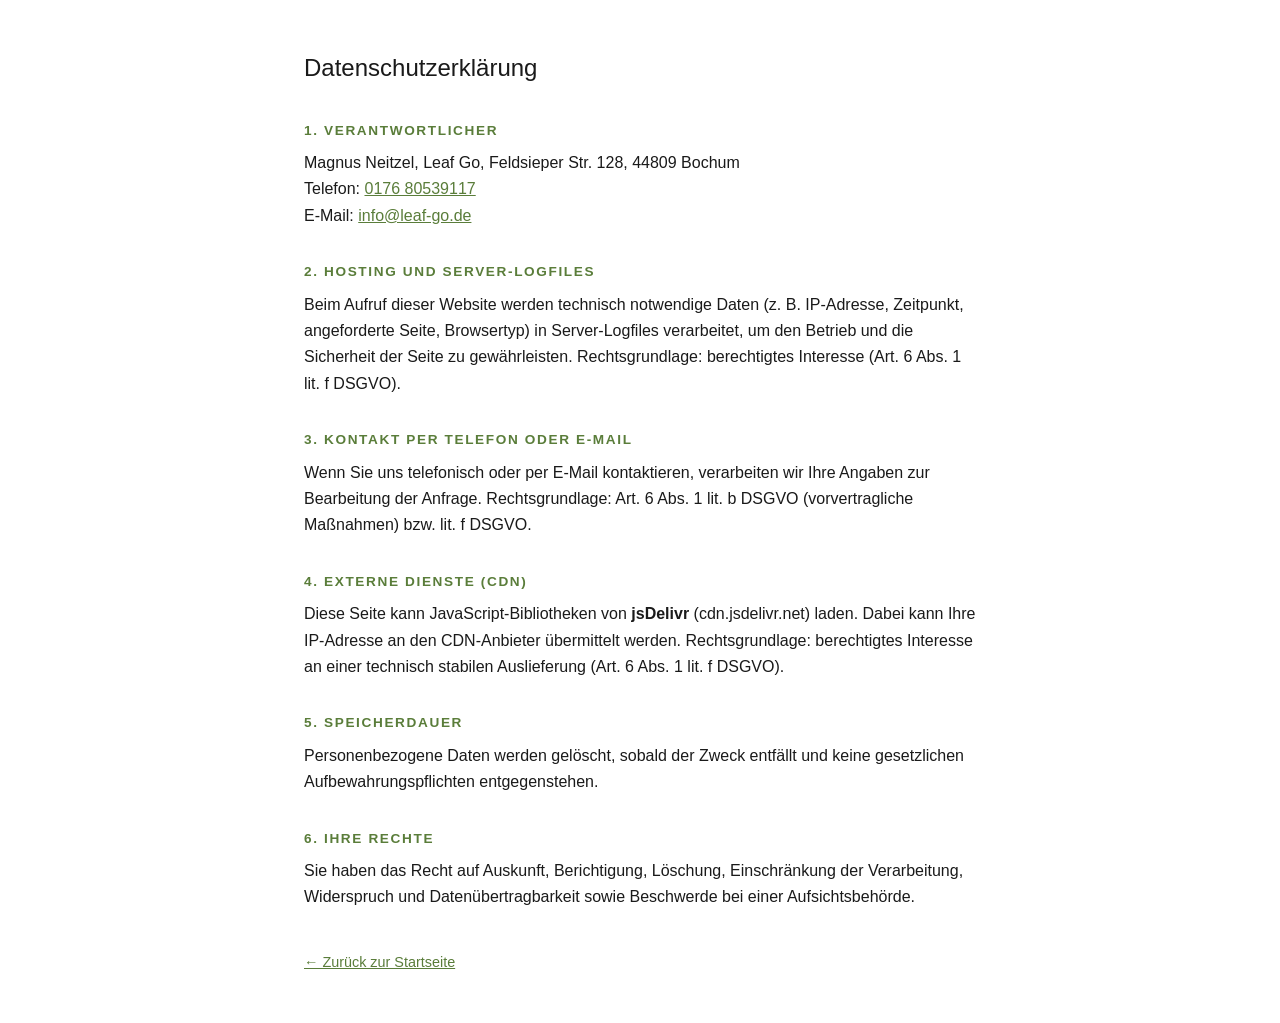
==== datenschutz.html @ 52eb58ec "Initial commit: Leafgo static website - Main pages: index.html, index-v2.html, datenschutz.html, imp" ====
<!DOCTYPE html>
<html lang="de">
<head>
<meta charset="UTF-8">
<meta name="viewport" content="width=device-width, initial-scale=1.0">
<title>Datenschutz — Leaf Go</title>
<meta name="description" content="Datenschutzerklärung der Website leaf-go.de — Leaf Go, Magnus Neitzel.">
<link rel="canonical" href="https://leaf-go.de/datenschutz.html">
<link rel="icon" href="/favicon.ico" sizes="any">
<style>
  body { font-family: 'Helvetica Neue', Arial, sans-serif; max-width: 42rem; margin: 3rem auto; padding: 0 1.5rem; line-height: 1.65; color: #1a1a1a; }
  h1 { font-size: 1.5rem; font-weight: 300; margin-bottom: 1.5rem; }
  h2 { font-size: 0.85rem; text-transform: uppercase; letter-spacing: 0.12em; color: #5a7d3a; margin: 2rem 0 0.5rem; }
  a { color: #5a7d3a; }
  p, li { margin: 0.5rem 0; }
  ul { padding-left: 1.25rem; }
  .back { margin-top: 2.5rem; font-size: 0.9rem; }
</style>
</head>
<body>
<h1>Datenschutzerklärung</h1>

<h2>1. Verantwortlicher</h2>
<p>
Magnus Neitzel, Leaf Go, Feldsieper Str. 128, 44809 Bochum<br>
Telefon: <a href="tel:+4917680539117">0176 80539117</a><br>
E-Mail: <a href="mailto:info@leaf-go.de">info@leaf-go.de</a>
</p>

<h2>2. Hosting und Server-Logfiles</h2>
<p>Beim Aufruf dieser Website werden technisch notwendige Daten (z.&nbsp;B. IP-Adresse, Zeitpunkt, angeforderte Seite, Browsertyp) in Server-Logfiles verarbeitet, um den Betrieb und die Sicherheit der Seite zu gewährleisten. Rechtsgrundlage: berechtigtes Interesse (Art. 6 Abs. 1 lit. f DSGVO).</p>

<h2>3. Kontakt per Telefon oder E-Mail</h2>
<p>Wenn Sie uns telefonisch oder per E-Mail kontaktieren, verarbeiten wir Ihre Angaben zur Bearbeitung der Anfrage. Rechtsgrundlage: Art. 6 Abs. 1 lit. b DSGVO (vorvertragliche Maßnahmen) bzw. lit. f DSGVO.</p>

<h2>4. Externe Dienste (CDN)</h2>
<p>Diese Seite kann JavaScript-Bibliotheken von <strong>jsDelivr</strong> (cdn.jsdelivr.net) laden. Dabei kann Ihre IP-Adresse an den CDN-Anbieter übermittelt werden. Rechtsgrundlage: berechtigtes Interesse an einer technisch stabilen Auslieferung (Art. 6 Abs. 1 lit. f DSGVO).</p>

<h2>5. Speicherdauer</h2>
<p>Personenbezogene Daten werden gelöscht, sobald der Zweck entfällt und keine gesetzlichen Aufbewahrungspflichten entgegenstehen.</p>

<h2>6. Ihre Rechte</h2>
<p>Sie haben das Recht auf Auskunft, Berichtigung, Löschung, Einschränkung der Verarbeitung, Widerspruch und Datenübertragbarkeit sowie Beschwerde bei einer Aufsichtsbehörde.</p>

<p class="back"><a href="index.html">← Zurück zur Startseite</a></p>
</body>
</html>
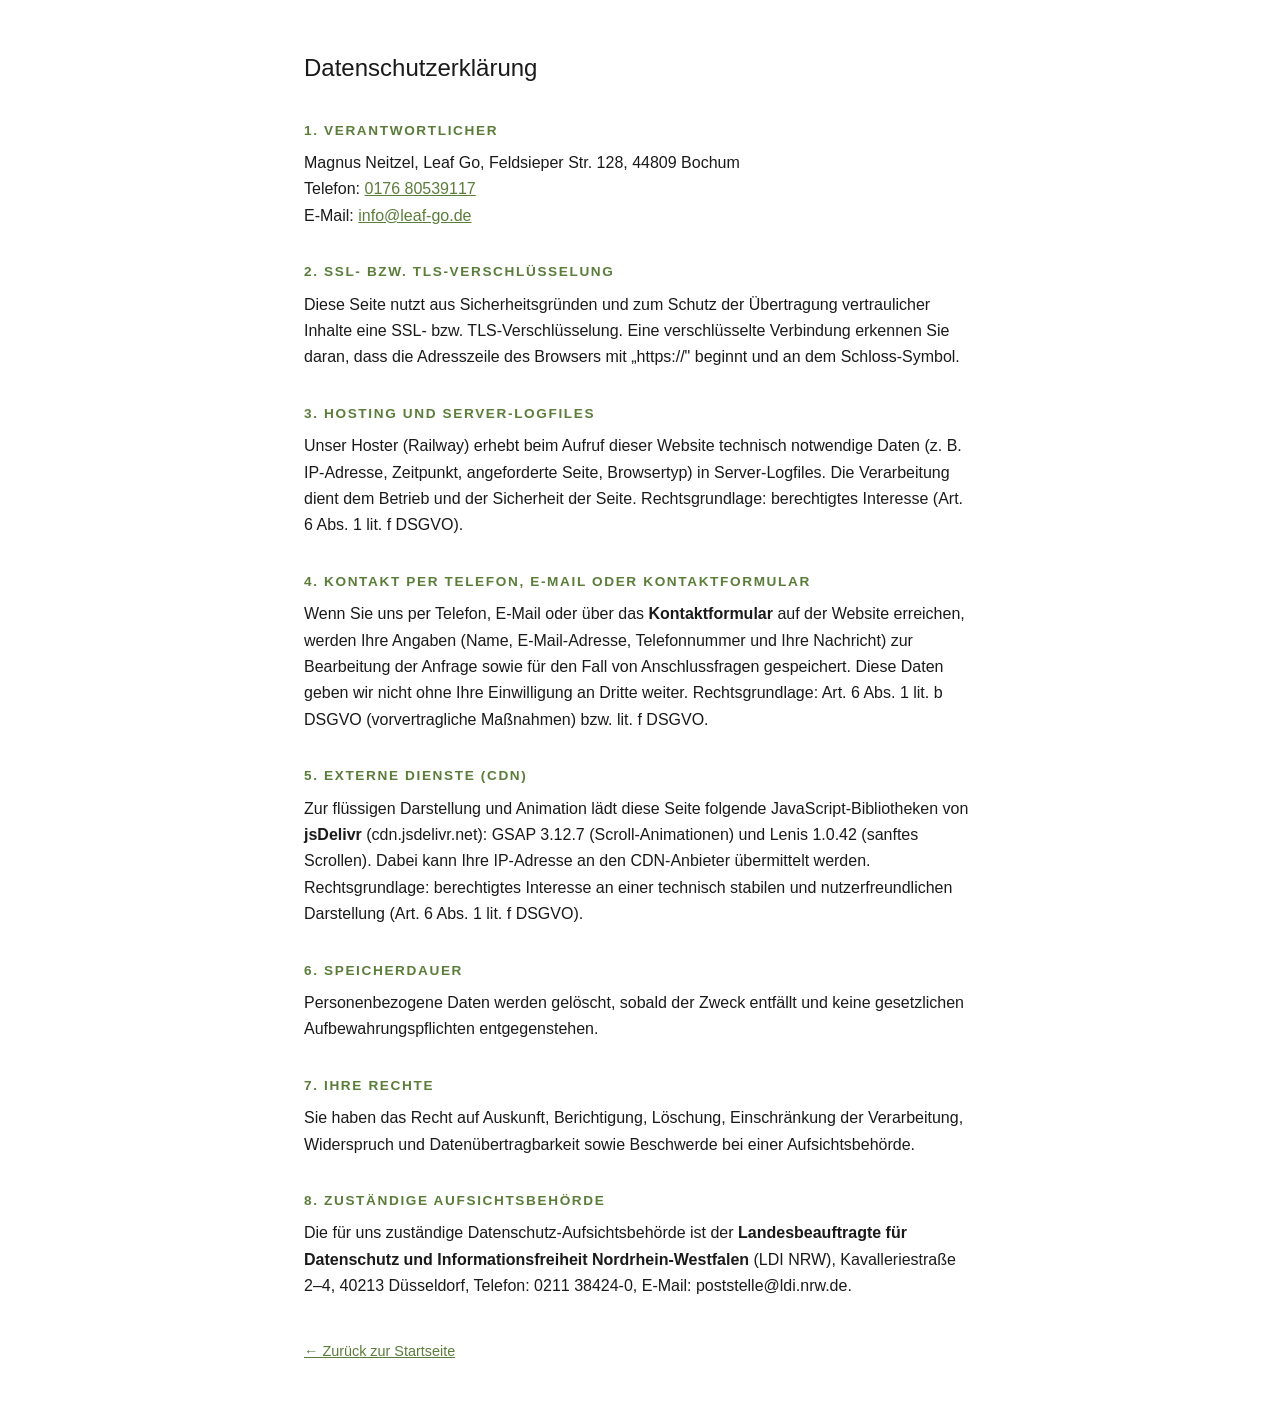
==== commit e34ffc71: "fix: video brightness 0.5→0.7, DSGVO komplett, Kunden-PDF" ====
--- a/datenschutz.html
+++ b/datenschutz.html
@@ -27,20 +27,26 @@
 E-Mail: <a href="mailto:info@leaf-go.de">info@leaf-go.de</a>
 </p>
 
-<h2>2. Hosting und Server-Logfiles</h2>
-<p>Beim Aufruf dieser Website werden technisch notwendige Daten (z.&nbsp;B. IP-Adresse, Zeitpunkt, angeforderte Seite, Browsertyp) in Server-Logfiles verarbeitet, um den Betrieb und die Sicherheit der Seite zu gewährleisten. Rechtsgrundlage: berechtigtes Interesse (Art. 6 Abs. 1 lit. f DSGVO).</p>
+<h2>2. SSL- bzw. TLS-Verschlüsselung</h2>
+<p>Diese Seite nutzt aus Sicherheitsgründen und zum Schutz der Übertragung vertraulicher Inhalte eine SSL- bzw. TLS-Verschlüsselung. Eine verschlüsselte Verbindung erkennen Sie daran, dass die Adresszeile des Browsers mit „https://" beginnt und an dem Schloss-Symbol.</p>
 
-<h2>3. Kontakt per Telefon oder E-Mail</h2>
-<p>Wenn Sie uns telefonisch oder per E-Mail kontaktieren, verarbeiten wir Ihre Angaben zur Bearbeitung der Anfrage. Rechtsgrundlage: Art. 6 Abs. 1 lit. b DSGVO (vorvertragliche Maßnahmen) bzw. lit. f DSGVO.</p>
+<h2>3. Hosting und Server-Logfiles</h2>
+<p>Unser Hoster (Railway) erhebt beim Aufruf dieser Website technisch notwendige Daten (z.&nbsp;B. IP-Adresse, Zeitpunkt, angeforderte Seite, Browsertyp) in Server-Logfiles. Die Verarbeitung dient dem Betrieb und der Sicherheit der Seite. Rechtsgrundlage: berechtigtes Interesse (Art. 6 Abs. 1 lit. f DSGVO).</p>
 
-<h2>4. Externe Dienste (CDN)</h2>
-<p>Diese Seite kann JavaScript-Bibliotheken von <strong>jsDelivr</strong> (cdn.jsdelivr.net) laden. Dabei kann Ihre IP-Adresse an den CDN-Anbieter übermittelt werden. Rechtsgrundlage: berechtigtes Interesse an einer technisch stabilen Auslieferung (Art. 6 Abs. 1 lit. f DSGVO).</p>
+<h2>4. Kontakt per Telefon, E-Mail oder Kontaktformular</h2>
+<p>Wenn Sie uns per Telefon, E-Mail oder über das <strong>Kontaktformular</strong> auf der Website erreichen, werden Ihre Angaben (Name, E-Mail-Adresse, Telefonnummer und Ihre Nachricht) zur Bearbeitung der Anfrage sowie für den Fall von Anschlussfragen gespeichert. Diese Daten geben wir nicht ohne Ihre Einwilligung an Dritte weiter. Rechtsgrundlage: Art. 6 Abs. 1 lit. b DSGVO (vorvertragliche Maßnahmen) bzw. lit. f DSGVO.</p>
 
-<h2>5. Speicherdauer</h2>
+<h2>5. Externe Dienste (CDN)</h2>
+<p>Zur flüssigen Darstellung und Animation lädt diese Seite folgende JavaScript-Bibliotheken von <strong>jsDelivr</strong> (cdn.jsdelivr.net): GSAP 3.12.7 (Scroll-Animationen) und Lenis 1.0.42 (sanftes Scrollen). Dabei kann Ihre IP-Adresse an den CDN-Anbieter übermittelt werden. Rechtsgrundlage: berechtigtes Interesse an einer technisch stabilen und nutzerfreundlichen Darstellung (Art. 6 Abs. 1 lit. f DSGVO).</p>
+
+<h2>6. Speicherdauer</h2>
 <p>Personenbezogene Daten werden gelöscht, sobald der Zweck entfällt und keine gesetzlichen Aufbewahrungspflichten entgegenstehen.</p>
 
-<h2>6. Ihre Rechte</h2>
+<h2>7. Ihre Rechte</h2>
 <p>Sie haben das Recht auf Auskunft, Berichtigung, Löschung, Einschränkung der Verarbeitung, Widerspruch und Datenübertragbarkeit sowie Beschwerde bei einer Aufsichtsbehörde.</p>
+
+<h2>8. Zuständige Aufsichtsbehörde</h2>
+<p>Die für uns zuständige Datenschutz-Aufsichtsbehörde ist der <strong>Landesbeauftragte für Datenschutz und Informationsfreiheit Nordrhein-Westfalen</strong> (LDI NRW), Kavalleriestraße 2–4, 40213 Düsseldorf, Telefon: 0211 38424-0, E-Mail: poststelle@ldi.nrw.de.</p>
 
 <p class="back"><a href="index.html">← Zurück zur Startseite</a></p>
 </body>
